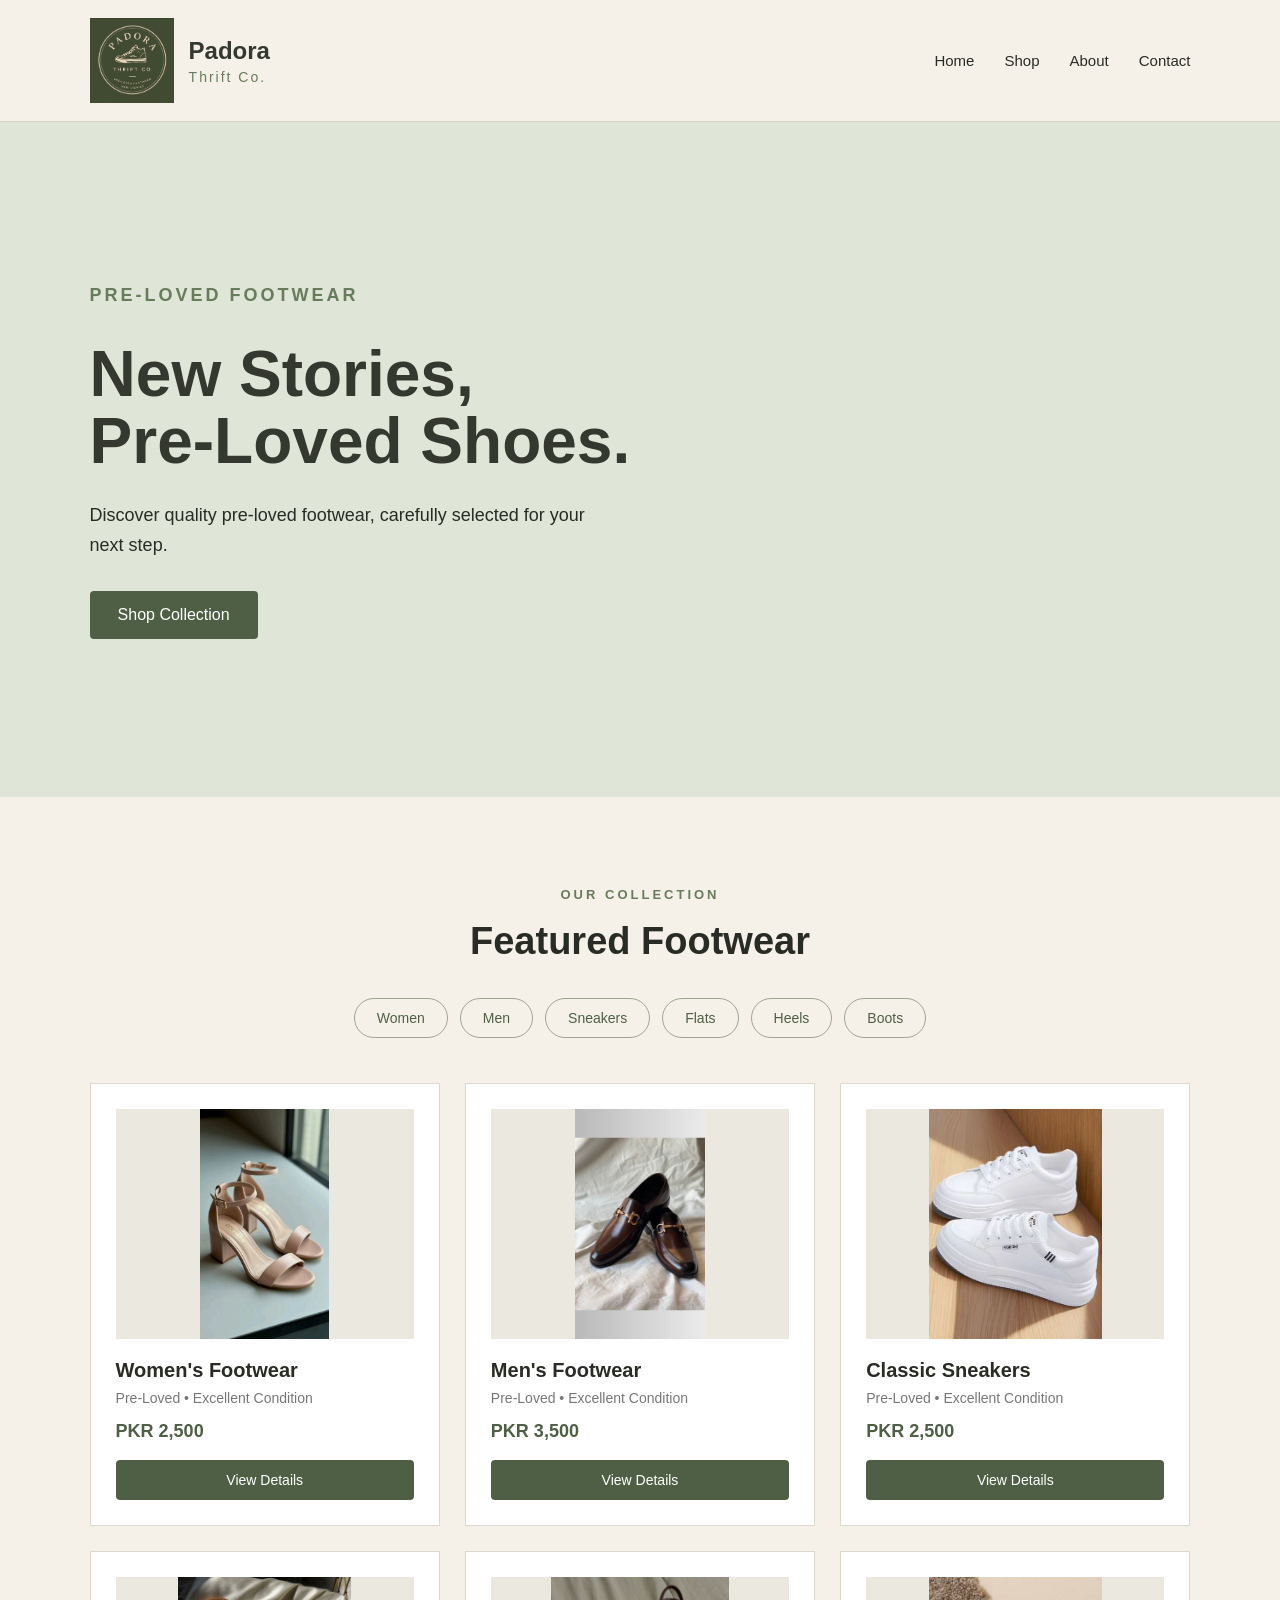
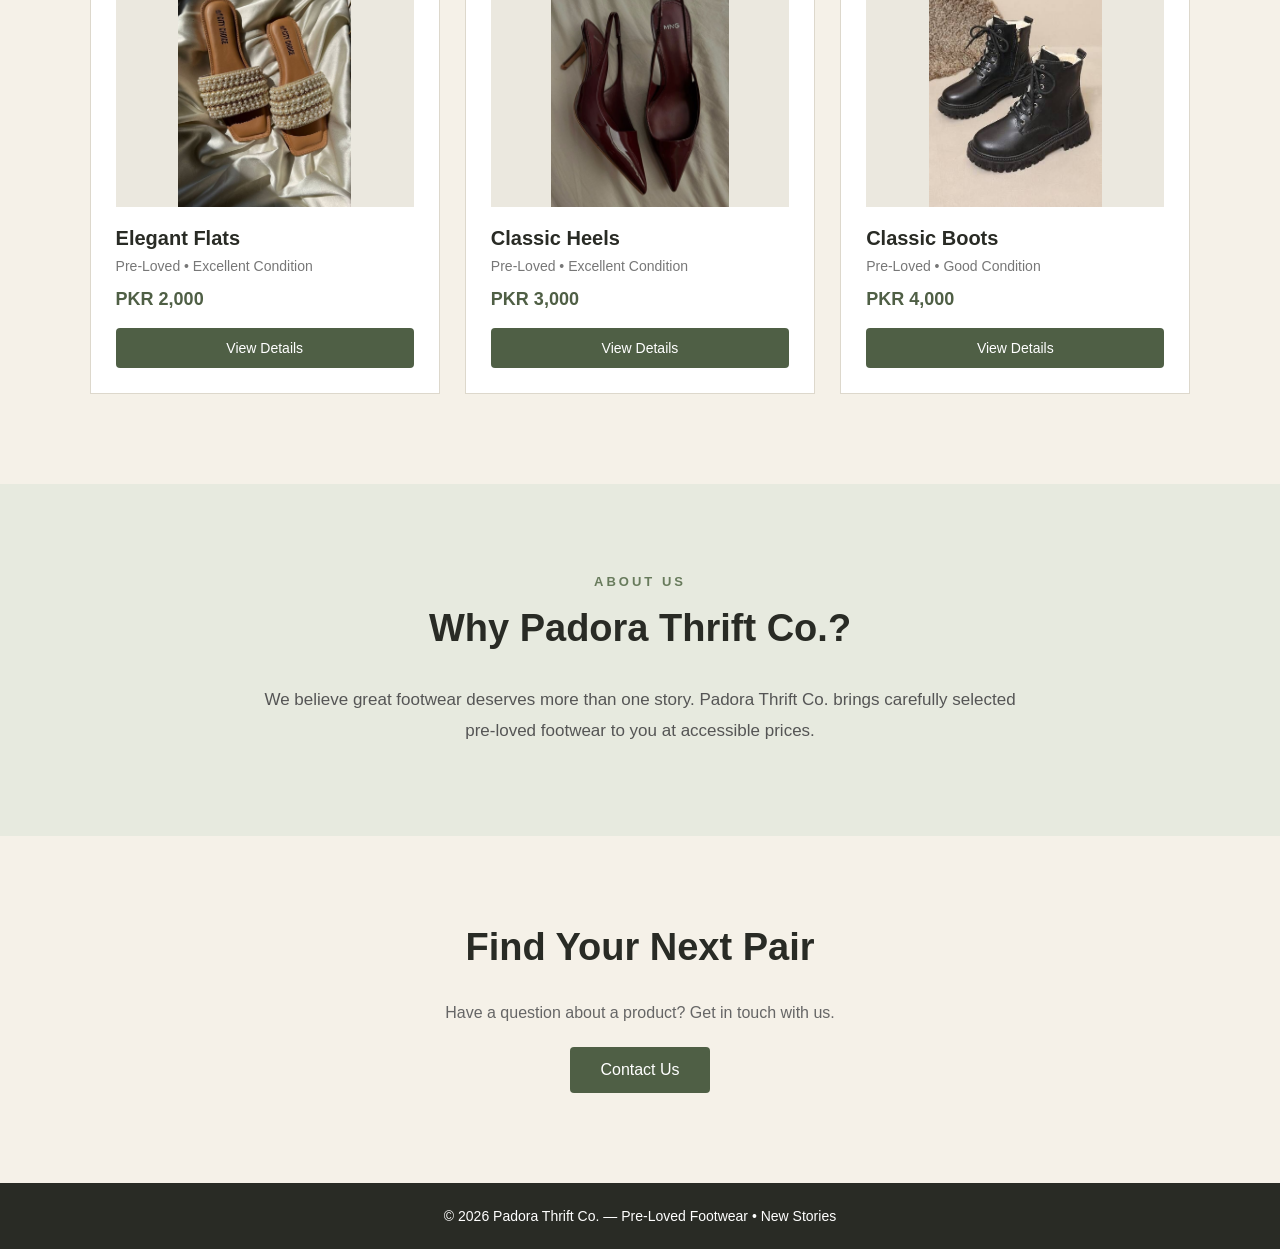
==== index.html @ d26ba668 "Initial Padora Thrift Co. website" ====
<!DOCTYPE html>
<html lang="en">

<head>
    <meta charset="UTF-8">
    <meta name="viewport" content="width=device-width, initial-scale=1.0">

    <title>Padora Thrift Co.</title>

    <link rel="stylesheet" href="style.css">
</head>

<body>


    <!-- HEADER -->

    <header>

        <div class="logo">

            <img
                src="images/logo.png.png"
                alt="Padora Thrift Co. Logo"
            >

            <div class="brand-name">
                <span>Padora</span>
                <span>Thrift Co.</span>
            </div>

        </div>


        <nav>

            <a href="#home">Home</a>

            <a href="#shop">Shop</a>

            <a href="#about">About</a>

            <a href="#contact">Contact</a>

        </nav>

    </header>



    <!-- MAIN -->

    <main>


        <!-- HERO -->

        <section id="home" class="hero">

            <div class="hero-text">

                <p class="small-text">
                    PRE-LOVED FOOTWEAR
                </p>

                <h1>
                    New Stories,
                    <br>
                    Pre-Loved Shoes.
                </h1>

                <p>
                    Discover quality pre-loved footwear,
                    carefully selected for your next step.
                </p>

                <a
                    href="#shop"
                    class="shop-button"
                >
                    Shop Collection
                </a>

            </div>

        </section>



        <!-- SHOP -->

        <section
            id="shop"
            class="shop-section"
        >

            <p class="small-text">
                OUR COLLECTION
            </p>

            <h2>
                Featured Footwear
            </h2>


            <!-- CATEGORY BUTTONS -->

            <div class="category-buttons">

                <a href="#women">Women</a>

                <a href="#men">Men</a>

                <a href="#sneakers">Sneakers</a>

                <a href="#flats">Flats</a>

                <a href="#heels">Heels</a>

                <a href="#boots">Boots</a>

            </div>



            <!-- PRODUCTS -->

            <div class="products">


                <!-- WOMEN -->

                <div
                    class="product-card"
                    id="women"
                >

                    <div class="product-image">

                        <img
                            src="images/Women.jpeg"
                            alt="Women's Pre-Loved Shoes"
                        >

                    </div>

                    <h3>
                        Women's Footwear
                    </h3>

                    <p>
                        Pre-Loved • Excellent Condition
                    </p>

                    <strong>
                        PKR 2,500
                    </strong>

                    <a
                        href="products/product.html?id=PT-002"
                        class="details-button"
                    >
                        View Details
                    </a>

                </div>



                <!-- MEN -->

                <div
                    class="product-card"
                    id="men"
                >

                    <div class="product-image">

                        <img
                            src="images/Men.jpeg"
                            alt="Men's Pre-Loved Shoes"
                        >

                    </div>

                    <h3>
                        Men's Footwear
                    </h3>

                    <p>
                        Pre-Loved • Excellent Condition
                    </p>

                    <strong>
                        PKR 3,500
                    </strong>

                    <a
                        href="products/product.html?id=PT-003"
                        class="details-button"
                    >
                        View Details
                    </a>

                </div>



                <!-- SNEAKERS -->

                <div
                    class="product-card"
                    id="sneakers"
                >

                    <div class="product-image">

                        <img
                            src="images/Sneakers.jpeg"
                            alt="Pre-Loved Sneakers"
                        >

                    </div>

                    <h3>
                        Classic Sneakers
                    </h3>

                    <p>
                        Pre-Loved • Excellent Condition
                    </p>

                    <strong>
                        PKR 2,500
                    </strong>

                    <a
                        href="products/product.html?id=PT-004"
                        class="details-button"
                    >
                        View Details
                    </a>

                </div>



                <!-- FLATS -->

                <div
                    class="product-card"
                    id="flats"
                >

                    <div class="product-image">

                        <img
                            src="images/Flats.jpeg"
                            alt="Pre-Loved Flats"
                        >

                    </div>

                    <h3>
                        Elegant Flats
                    </h3>

                    <p>
                        Pre-Loved • Excellent Condition
                    </p>

                    <strong>
                        PKR 2,000
                    </strong>

                    <a
                        href="products/product.html?id=PT-005"
                        class="details-button"
                    >
                        View Details
                    </a>

                </div>



                <!-- HEELS -->

                <div
                    class="product-card"
                    id="heels"
                >

                    <div class="product-image">

                        <img
                            src="images/Heels.jpeg"
                            alt="Pre-Loved Heels"
                        >

                    </div>

                    <h3>
                        Classic Heels
                    </h3>

                    <p>
                        Pre-Loved • Excellent Condition
                    </p>

                    <strong>
                        PKR 3,000
                    </strong>

                    <a
                        href="products/product.html?id=PT-001"
                        class="details-button"
                    >
                        View Details
                    </a>

                </div>



                <!-- BOOTS -->

                <div
                    class="product-card"
                    id="boots"
                >

                    <div class="product-image">

                        <img
                            src="images/Boot.jpeg"
                            alt="Pre-Loved Boots"
                        >

                    </div>

                    <h3>
                        Classic Boots
                    </h3>

                    <p>
                        Pre-Loved • Good Condition
                    </p>

                    <strong>
                        PKR 4,000
                    </strong>

                    <a
                        href="products/product.html?id=PT-006"
                        class="details-button"
                    >
                        View Details
                    </a>

                </div>


            </div>

        </section>



        <!-- ABOUT -->

        <section
            id="about"
            class="about-section"
        >

            <p class="small-text">
                ABOUT US
            </p>

            <h2>
                Why Padora Thrift Co.?
            </h2>

            <p>
                We believe great footwear deserves more than one story.
                Padora Thrift Co. brings carefully selected pre-loved
                footwear to you at accessible prices.
            </p>

        </section>



        <!-- CONTACT -->

        <section
            id="contact"
            class="contact-section"
        >

            <h2>
                Find Your Next Pair
            </h2>

            <p>
                Have a question about a product?
                Get in touch with us.
            </p>

            <button onclick="contactUs()">
                Contact Us
            </button>

        </section>

    </main>



    <!-- FOOTER -->

    <footer>

        <p>
            © 2026 Padora Thrift Co.
            — Pre-Loved Footwear • New Stories
        </p>

    </footer>



    <script src="script.js"></script>

</body>

</html>
---- style.css ----
* {
    margin: 0;
    padding: 0;
    box-sizing: border-box;
}

html {
    scroll-behavior: smooth;
}

body {
    font-family: Arial, sans-serif;
    background: #f5f1e8;
    color: #292b25;
}


/* =========================
   HEADER
========================= */

header {
    display: flex;
    justify-content: space-between;
    align-items: center;
    padding: 18px 7%;
    background: #f5f1e8;
    border-bottom: 1px solid #d8d2c4;
}


/* LOGO */

.logo {
    display: flex;
    align-items: center;
}

.logo img {
    width: 85px;
    height: 85px;
    object-fit: contain;
    display: block;
    background: transparent;
}

.brand-name {
    display: flex;
    flex-direction: column;
    margin-left: 14px;
}

.brand-name span:first-child {
    font-size: 24px;
    font-weight: bold;
    color: #34382f;
}

.brand-name span:last-child {
    font-size: 14px;
    letter-spacing: 2px;
    color: #687b5c;
    margin-top: 4px;
}


/* NAVIGATION */

nav {
    display: flex;
    gap: 30px;
}

nav a {
    text-decoration: none;
    color: #292b25;
    font-size: 15px;
    transition: color 0.3s ease;
}

nav a:hover {
    color: #687b5c;
}


/* =========================
   HERO
========================= */

.hero {
    min-height: 75vh;
    display: flex;
    align-items: center;
    padding: 80px 7%;
    background: #dfe5d7;
}

.hero-text {
    max-width: 650px;
}

.small-text {
    font-size: 13px;
    letter-spacing: 3px;
    color: #687b5c;
    font-weight: bold;
    margin-bottom: 18px;
}

.hero h1 {
    font-size: 64px;
    line-height: 1.05;
    margin-bottom: 25px;
    color: #34382f;
}

.hero p {
    font-size: 18px;
    line-height: 1.7;
    max-width: 520px;
    margin-bottom: 30px;
}

.shop-button {
    display: inline-block;
    background: #4f5f45;
    color: white;
    text-decoration: none;
    padding: 15px 28px;
    border-radius: 4px;
    transition: background 0.3s ease;
}

.shop-button:hover {
    background: #343f2f;
}


/* =========================
   SHOP SECTION
========================= */

.shop-section {
    padding: 90px 7%;
    text-align: center;
}

.shop-section h2,
.about-section h2,
.contact-section h2 {
    font-size: 38px;
    margin-bottom: 35px;
}


/* CATEGORY BUTTONS */

.category-buttons {
    display: flex;
    justify-content: center;
    flex-wrap: wrap;
    gap: 12px;
    margin-bottom: 45px;
}

.category-buttons a {
    text-decoration: none;
    color: #4f5f45;
    background: #f5f1e8;
    border: 1px solid #9da58f;
    padding: 11px 22px;
    border-radius: 25px;
    font-size: 14px;
    transition: all 0.3s ease;
}

.category-buttons a:hover {
    background: #4f5f45;
    color: white;
    border-color: #4f5f45;
    transform: translateY(-2px);
}


/* =========================
   PRODUCTS
========================= */

.products {
    display: grid;
    grid-template-columns: repeat(3, 1fr);
    gap: 25px;
}

.product-card {
    background: white;
    padding: 25px;
    border: 1px solid #ddd8cc;
    text-align: left;
    transition: transform 0.3s ease, box-shadow 0.3s ease;
}

.product-card:hover {
    transform: translateY(-5px);
    box-shadow: 0 10px 25px rgba(0, 0, 0, 0.08);
}


/* PRODUCT IMAGE */

.product-image {
    width: 100%;
    height: 230px;
    background: #ebe8df;
    display: flex;
    align-items: center;
    justify-content: center;
    margin-bottom: 20px;
    overflow: hidden;
}

.product-image img {
    width: 100%;
    height: 100%;
    object-fit: contain;
    display: block;
}


/* PRODUCT TEXT */

.product-card h3 {
    margin-bottom: 8px;
    font-size: 20px;
}

.product-card p {
    color: #777;
    font-size: 14px;
    margin-bottom: 15px;
}

.product-card strong {
    display: block;
    color: #4f5f45;
    font-size: 18px;
    margin-bottom: 18px;
}


/* VIEW DETAILS BUTTON */

.details-button {
    width: 100%;
    background: #4f5f45;
    color: white;
    border: none;
    padding: 12px 18px;
    font-size: 14px;
    border-radius: 4px;
    cursor: pointer;
    transition: background 0.3s ease, transform 0.2s ease;
    text-decoration: none;
    display: block;
    text-align: center;
}

.details-button:hover {
    background: #343f2f;
    transform: translateY(-2px);
}


/* =========================
   ABOUT
========================= */

.about-section {
    padding: 90px 20%;
    text-align: center;
    background: #e7eadf;
}

.about-section p:last-child {
    font-size: 17px;
    line-height: 1.8;
    color: #555;
}


/* =========================
   CONTACT
========================= */

.contact-section {
    padding: 90px 7%;
    text-align: center;
}

.contact-section p {
    margin-bottom: 25px;
    color: #666;
}

.contact-section button {
    background: #4f5f45;
    color: white;
    border: none;
    padding: 14px 30px;
    font-size: 16px;
    border-radius: 4px;
    cursor: pointer;
    transition: background 0.3s ease;
}

.contact-section button:hover {
    background: #343f2f;
}


/* =========================
   PRODUCT DETAIL PAGE
========================= */

.product-detail {
    max-width: 1200px;
    margin: 70px auto;
    padding: 0 7%;
    display: grid;
    grid-template-columns: 1fr 1fr;
    gap: 70px;
    align-items: start;
}


/* PRODUCT GALLERY */

.product-gallery {
    width: 100%;
}

.main-product-image {
    width: 100%;
    height: 520px;
    background: #ebe8df;
    border: 1px solid #ddd8cc;
    display: flex;
    align-items: center;
    justify-content: center;
    overflow: hidden;
}

.main-product-image img {
    width: 100%;
    height: 100%;
    object-fit: contain;
    display: block;
}


/* THUMBNAILS */

.thumbnail-images {
    display: flex;
    gap: 15px;
    margin-top: 18px;
}

.thumbnail-images button {
    width: 95px;
    height: 95px;
    padding: 0;
    border: 1px solid #d8d2c4;
    background: #ebe8df;
    cursor: pointer;
    overflow: hidden;
    transition: border 0.3s ease;
}

.thumbnail-images button:hover {
    border: 2px solid #4f5f45;
}

.thumbnail-images img {
    width: 100%;
    height: 100%;
    object-fit: contain;
}


/* PRODUCT INFORMATION */

.product-detail-info {
    padding-top: 10px;
}

.product-detail-info h1 {
    font-size: 45px;
    color: #34382f;
    margin-bottom: 12px;
    line-height: 1.1;
}

.product-id {
    color: #888;
    font-size: 14px;
    margin-bottom: 25px;
}

.detail-price {
    font-size: 30px;
    color: #4f5f45;
    margin-bottom: 30px;
}


/* INFO BOX */

.product-info-box {
    background: #e7eadf;
    border-left: 4px solid #687b5c;
    padding: 22px;
    margin-bottom: 30px;
}

.product-info-box p {
    margin-bottom: 12px;
    color: #555;
    font-size: 15px;
}

.product-info-box p:last-child {
    margin-bottom: 0;
}

.product-info-box strong {
    color: #34382f;
}


/* DESCRIPTION */

.description {
    margin-bottom: 30px;
}

.description h3 {
    font-size: 20px;
    margin-bottom: 12px;
    color: #34382f;
}

.description p {
    color: #666;
    font-size: 15px;
    line-height: 1.7;
}


/* ORDER BUTTON */

.order-button {
    width: 100%;
    background: #4f5f45;
    color: white;
    border: none;
    padding: 16px 25px;
    font-size: 16px;
    border-radius: 4px;
    cursor: pointer;
    transition: background 0.3s ease, transform 0.2s ease;
    margin-bottom: 15px;
}

.order-button:hover {
    background: #343f2f;
    transform: translateY(-2px);
}


/* BACK BUTTON */

.back-button {
    display: block;
    text-align: center;
    text-decoration: none;
    color: #4f5f45;
    border: 1px solid #9da58f;
    padding: 13px 20px;
    border-radius: 4px;
    transition: all 0.3s ease;
}

.back-button:hover {
    background: #4f5f45;
    color: white;
}


/* =========================
   FOOTER
========================= */

footer {
    background: #292b25;
    color: white;
    text-align: center;
    padding: 25px;
    font-size: 14px;
}


/* =========================
   MOBILE
========================= */

@media (max-width: 768px) {

    header {
        flex-direction: column;
        gap: 15px;
    }

    .logo {
        justify-content: center;
    }

    nav {
        gap: 15px;
        flex-wrap: wrap;
        justify-content: center;
    }

    .hero {
        min-height: 65vh;
        padding: 60px 7%;
    }

    .hero h1 {
        font-size: 43px;
    }

    .products {
        grid-template-columns: 1fr;
    }

    .about-section {
        padding: 70px 10%;
    }

    .shop-section h2,
    .about-section h2,
    .contact-section h2 {
        font-size: 30px;
    }

    .category-buttons {
        gap: 8px;
    }

    .category-buttons a {
        padding: 9px 16px;
        font-size: 13px;
    }

    .product-image {
        height: 230px;
    }

    .brand-name span:first-child {
        font-size: 21px;
    }

    .brand-name span:last-child {
        font-size: 12px;
    }


    /* PRODUCT PAGE MOBILE */

    .product-detail {
        grid-template-columns: 1fr;
        gap: 40px;
        margin: 45px auto;
        padding: 0 7%;
    }

    .main-product-image {
        height: 380px;
    }

    .product-detail-info h1 {
        font-size: 35px;
    }

    .detail-price {
        font-size: 27px;
    }

    .thumbnail-images button {
        width: 80px;
        height: 80px;
    }
}
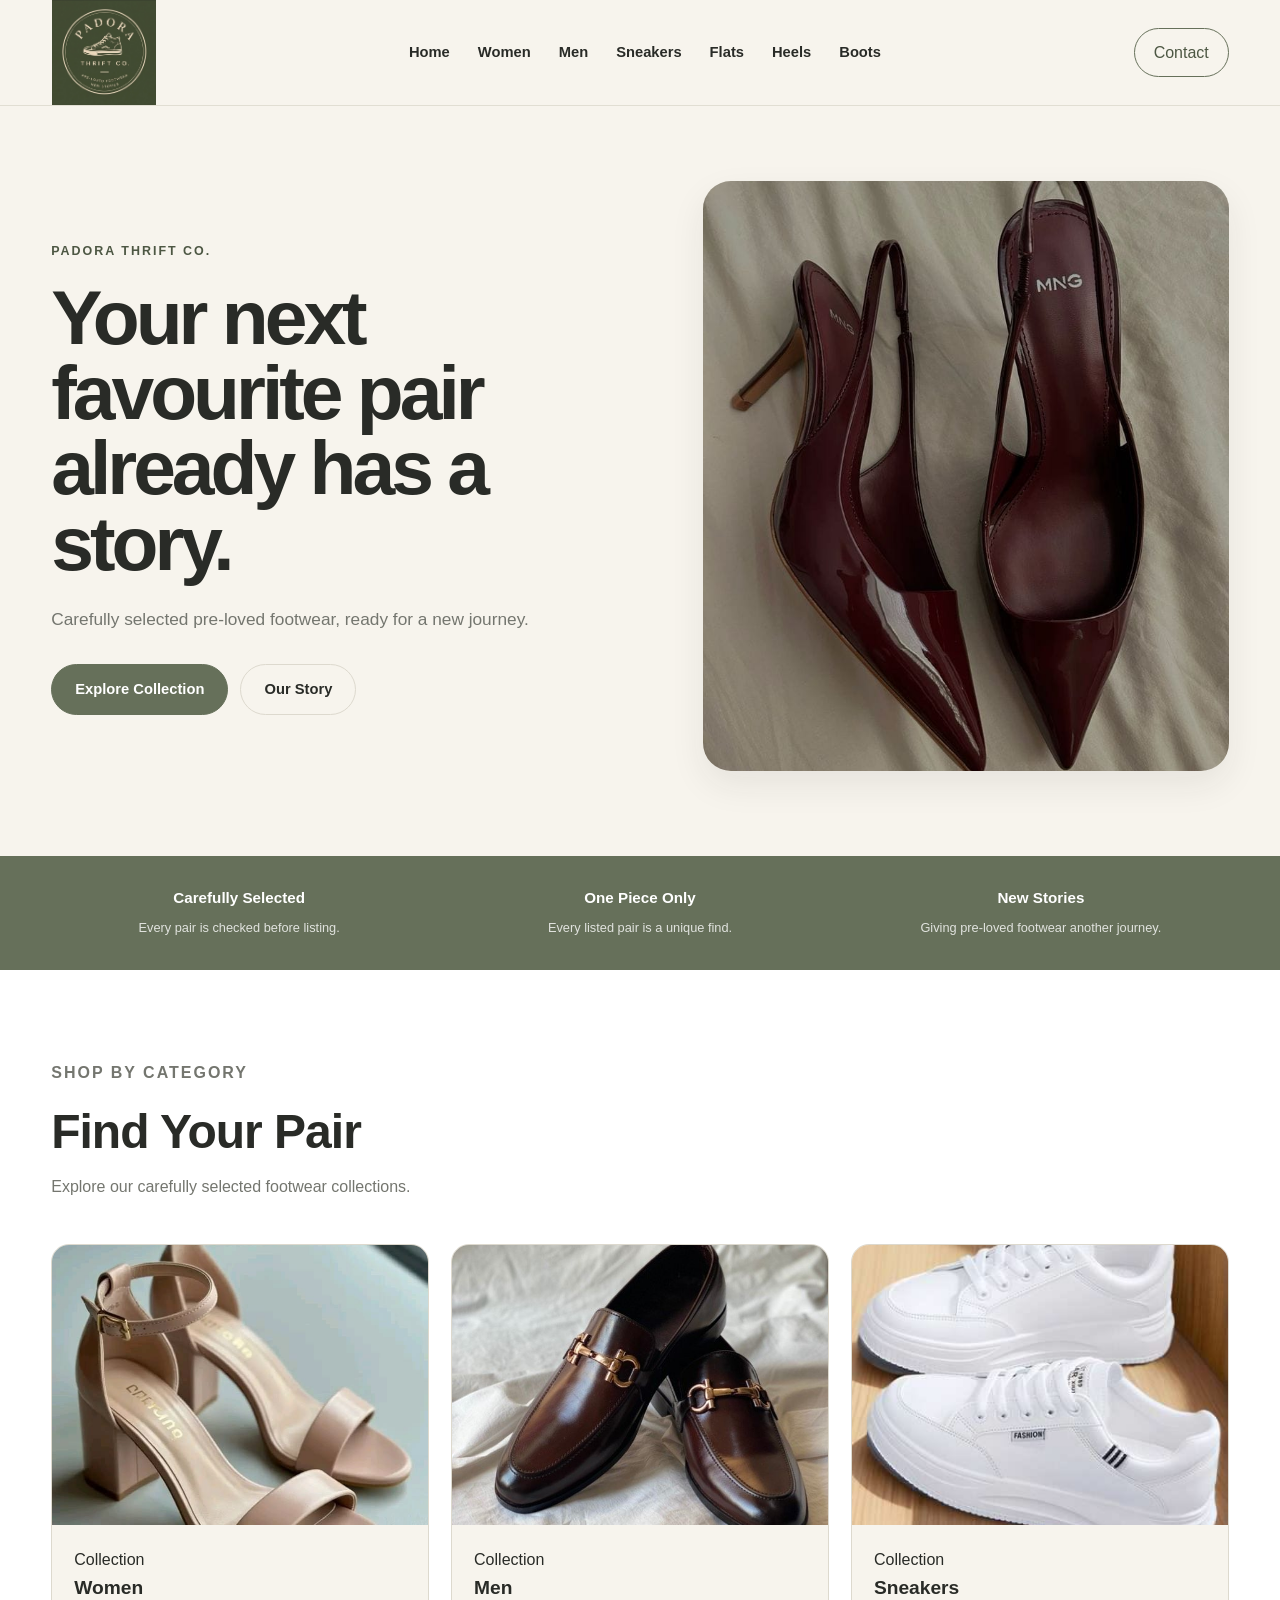
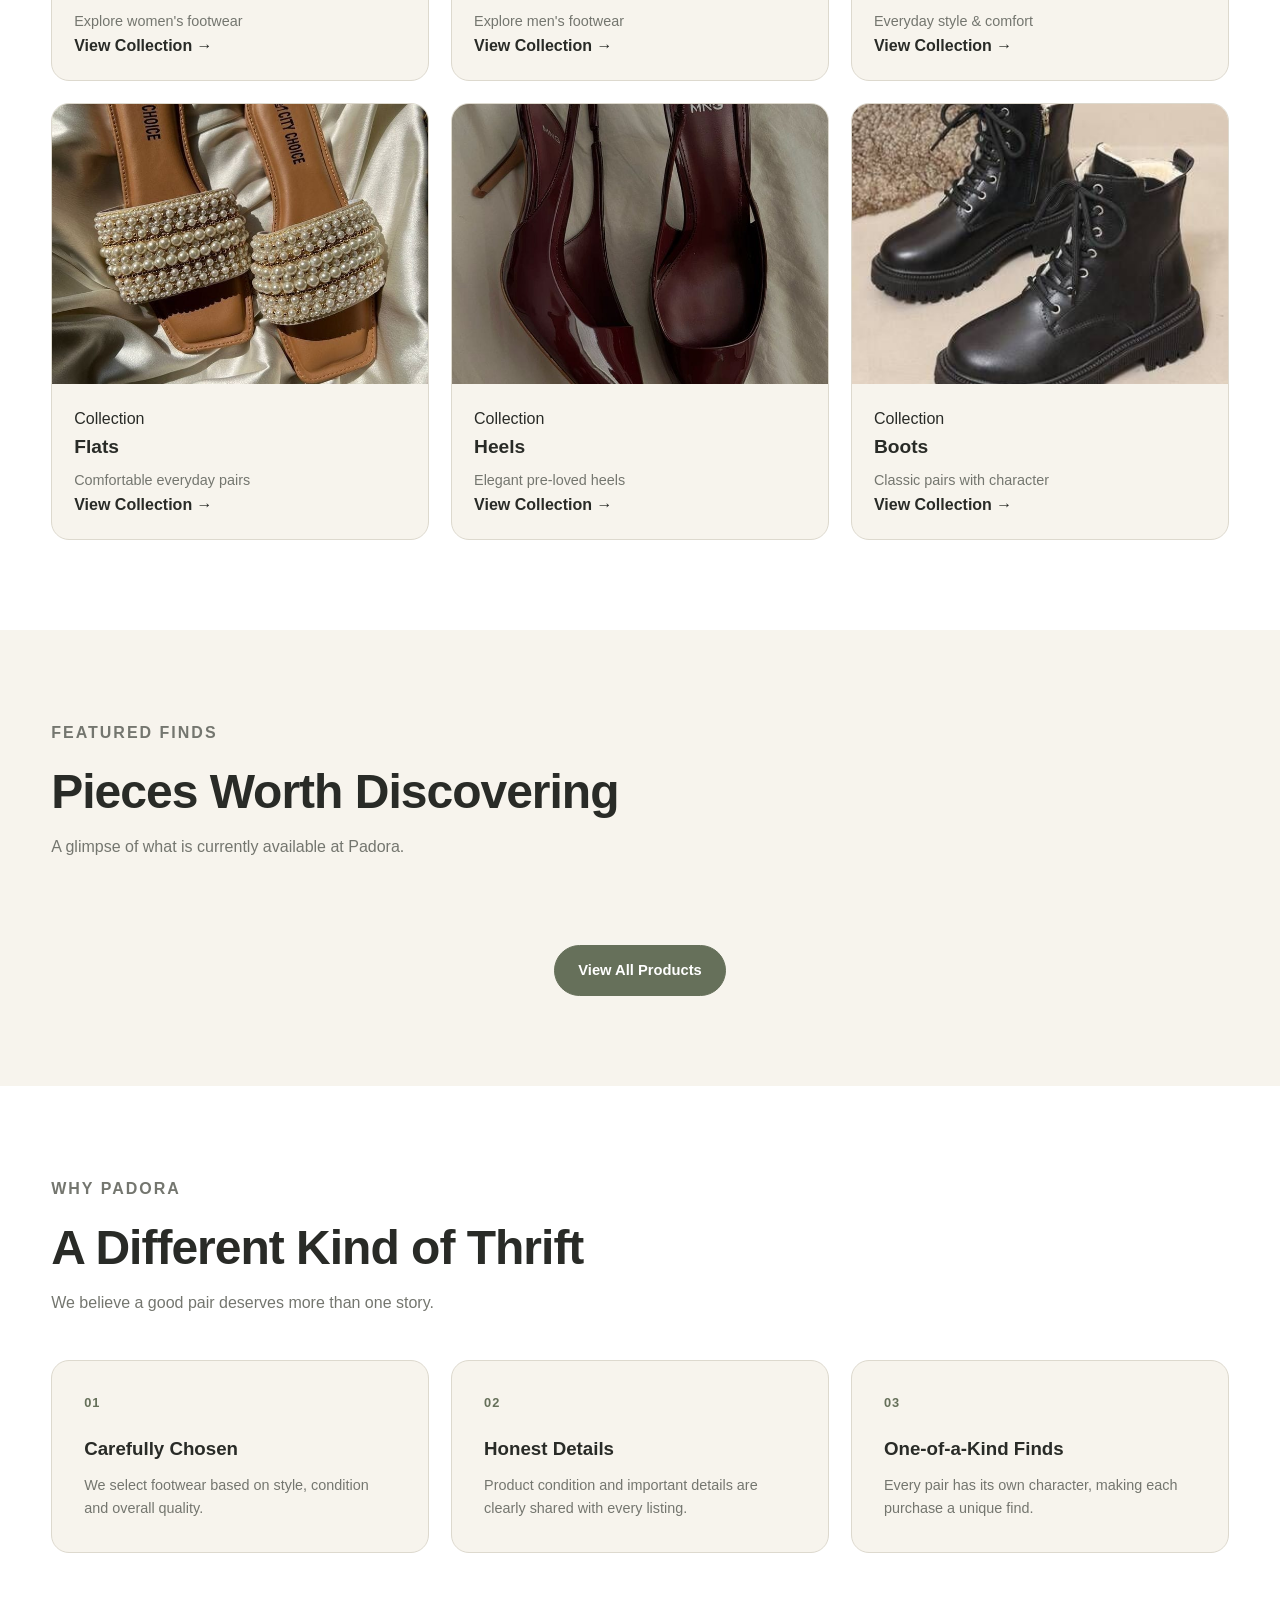
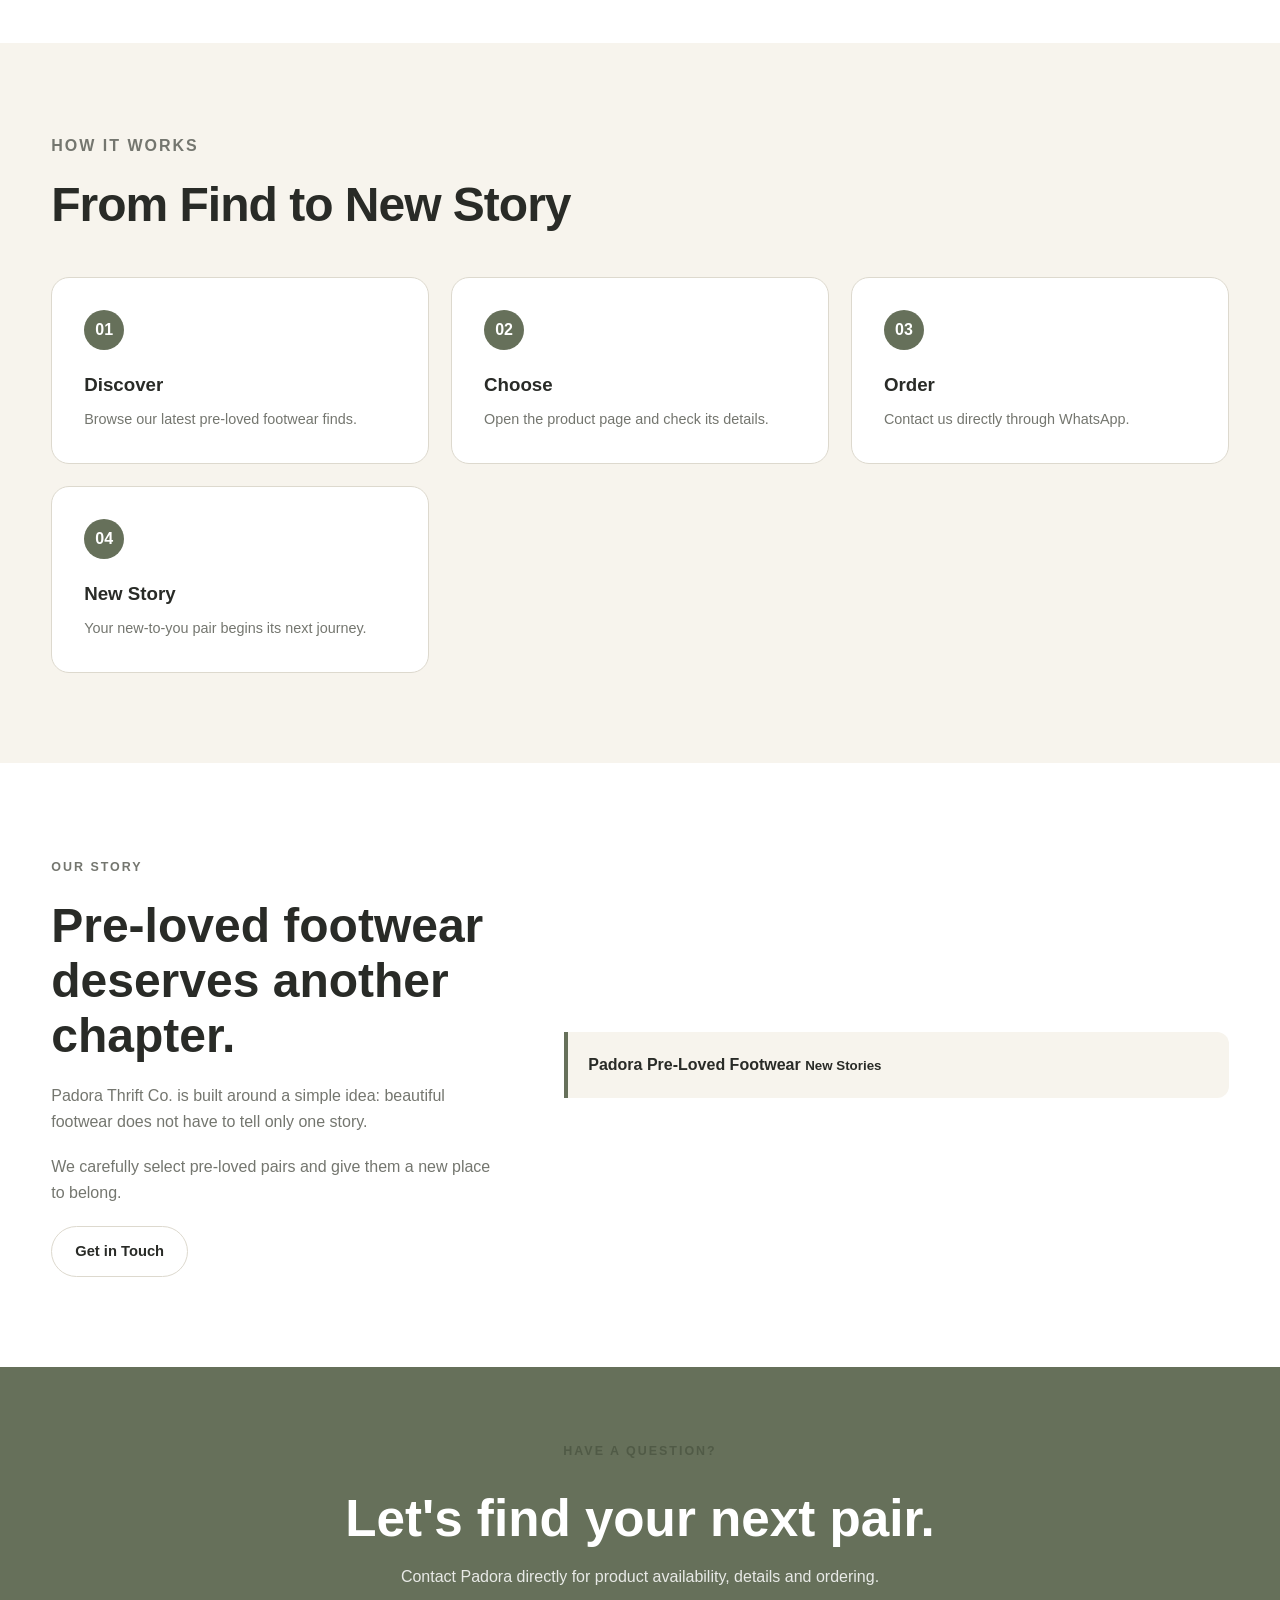
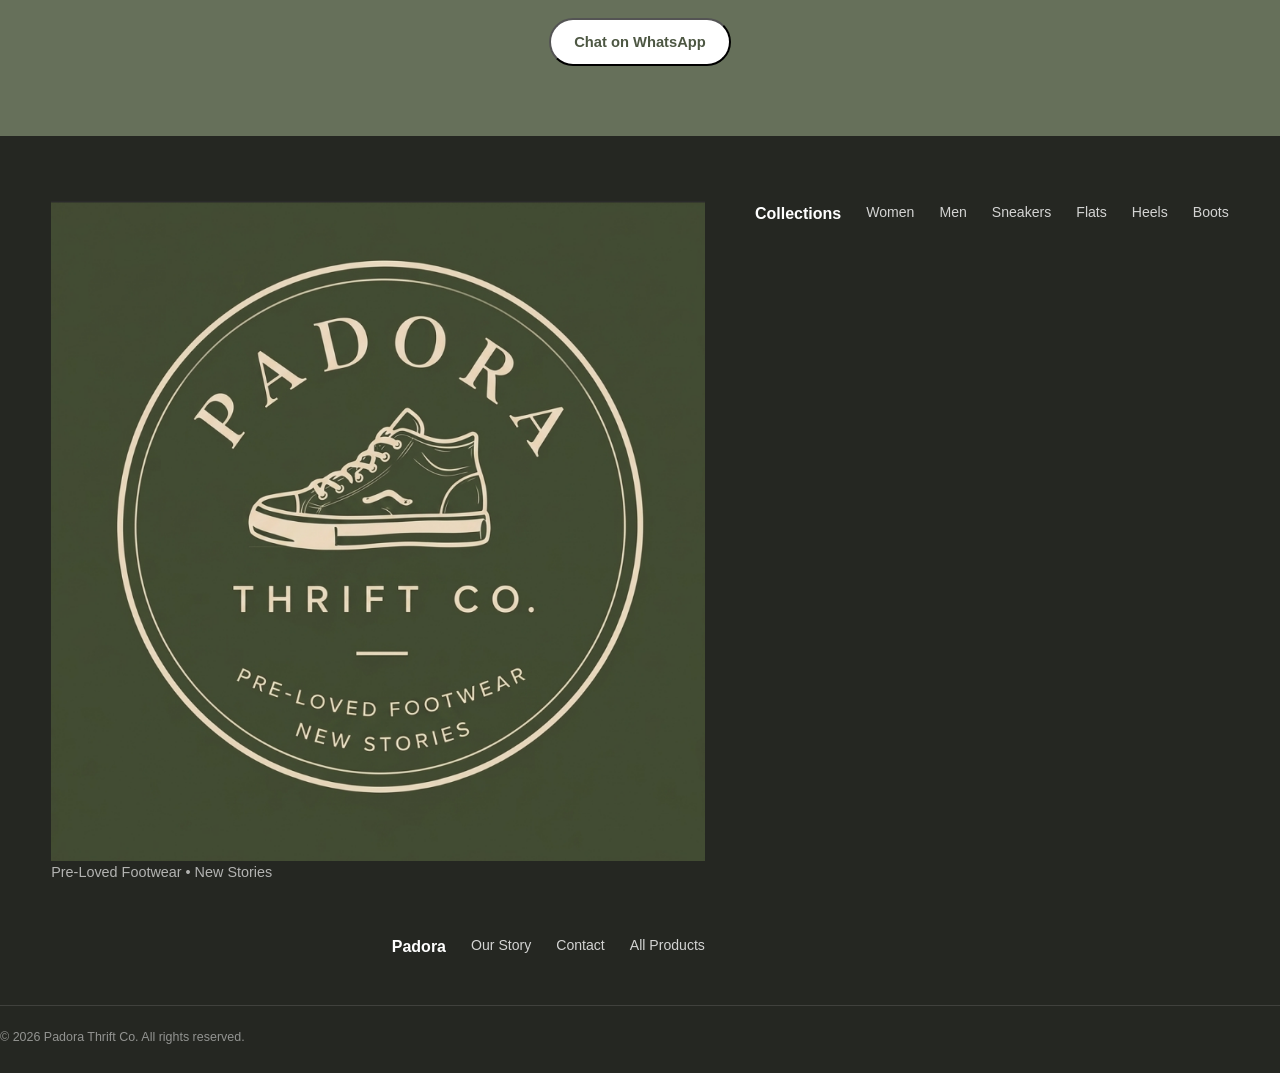
==== commit 7f243eb0: "Update Products and shop pages" ====
--- a/index.html
+++ b/index.html
@@ -2,436 +2,1120 @@
 <html lang="en">
 
 <head>
+
     <meta charset="UTF-8">
-    <meta name="viewport" content="width=device-width, initial-scale=1.0">
-
-    <title>Padora Thrift Co.</title>
-
-    <link rel="stylesheet" href="style.css">
+
+    <meta
+        name="viewport"
+        content="width=device-width, initial-scale=1.0"
+    >
+
+    <title>Padora Thrift Co. | Pre-Loved Footwear</title>
+
+    <meta
+        name="description"
+        content="Padora Thrift Co. — Carefully selected pre-loved footwear with new stories."
+    >
+
+    <link
+        rel="stylesheet"
+        href="style.css"
+    >
+
 </head>
 
+
 <body>
 
 
-    <!-- HEADER -->
-
-    <header>
-
-        <div class="logo">
+<!-- =========================
+     HEADER
+========================= -->
+
+<header class="site-header">
+
+    <div class="container nav-container">
+
+
+        <a
+            href="index.html"
+            class="logo-link"
+        >
 
             <img
                 src="images/logo.png.png"
                 alt="Padora Thrift Co. Logo"
             >
 
-            <div class="brand-name">
-                <span>Padora</span>
-                <span>Thrift Co.</span>
+        </a>
+
+
+        <nav class="main-nav">
+
+            <a href="index.html">
+                Home
+            </a>
+
+            <a href="products/shop.html?category=women">
+                Women
+            </a>
+
+            <a href="products/shop.html?category=men">
+                Men
+            </a>
+
+            <a href="products/shop.html?category=sneakers">
+                Sneakers
+            </a>
+
+            <a href="products/shop.html?category=flats">
+                Flats
+            </a>
+
+            <a href="products/shop.html?category=heels">
+                Heels
+            </a>
+
+            <a href="products/shop.html?category=boots">
+                Boots
+            </a>
+
+        </nav>
+
+
+        <a
+            href="#contact"
+            class="nav-button"
+        >
+            Contact
+        </a>
+
+
+    </div>
+
+</header>
+
+
+
+<!-- =========================
+     HERO
+========================= -->
+
+<main>
+
+
+<section class="hero-section">
+
+    <div class="container hero-grid">
+
+
+        <div class="hero-content">
+
+            <p class="eyebrow">
+                Padora Thrift Co.
+            </p>
+
+
+            <h1>
+                Your next favourite pair already has a story.
+            </h1>
+
+
+            <p class="hero-text">
+                Carefully selected pre-loved footwear,
+                ready for a new journey.
+            </p>
+
+
+            <div class="hero-buttons">
+
+                <a
+                    href="#collections"
+                    class="primary-button"
+                >
+                    Explore Collection
+                </a>
+
+
+                <a
+                    href="#about"
+                    class="secondary-button"
+                >
+                    Our Story
+                </a>
+
             </div>
 
-        </div>
-
-
-        <nav>
-
-            <a href="#home">Home</a>
-
-            <a href="#shop">Shop</a>
-
-            <a href="#about">About</a>
-
-            <a href="#contact">Contact</a>
-
-        </nav>
-
-    </header>
-
-
-
-    <!-- MAIN -->
-
-    <main>
-
-
-        <!-- HERO -->
-
-        <section id="home" class="hero">
-
-            <div class="hero-text">
-
-                <p class="small-text">
-                    PRE-LOVED FOOTWEAR
+
+        </div>
+
+
+
+        <div class="hero-image">
+
+            <img
+                src="images/Heels.jpeg"
+                alt="Pre-loved heels"
+            >
+
+        </div>
+
+
+    </div>
+
+</section>
+
+
+
+<!-- =========================
+     INTRO STRIP
+========================= -->
+
+<section class="intro-strip">
+
+    <div class="container intro-grid">
+
+
+        <div>
+
+            <strong>
+                Carefully Selected
+            </strong>
+
+            <span>
+                Every pair is checked before listing.
+            </span>
+
+        </div>
+
+
+        <div>
+
+            <strong>
+                One Piece Only
+            </strong>
+
+            <span>
+                Every listed pair is a unique find.
+            </span>
+
+        </div>
+
+
+        <div>
+
+            <strong>
+                New Stories
+            </strong>
+
+            <span>
+                Giving pre-loved footwear another journey.
+            </span>
+
+        </div>
+
+
+    </div>
+
+</section>
+
+
+
+<!-- =========================
+     COLLECTIONS
+========================= -->
+
+<section
+    class="categories-section"
+    id="collections"
+>
+
+    <div class="container">
+
+
+        <div class="section-heading">
+
+            <p class="eyebrow">
+                Shop by Category
+            </p>
+
+
+            <h2>
+                Find Your Pair
+            </h2>
+
+
+            <p>
+                Explore our carefully selected footwear collections.
+            </p>
+
+        </div>
+
+
+
+        <div class="category-grid">
+
+
+            <!-- WOMEN -->
+
+            <a
+                href="products/shop.html?category=women"
+                class="category-card"
+            >
+
+                <div class="category-image">
+
+                    <img
+                        src="images/Women.jpeg"
+                        alt="Women's footwear"
+                    >
+
+                </div>
+
+
+                <div class="category-content">
+
+                    <span>
+                        Collection
+                    </span>
+
+                    <h3>
+                        Women
+                    </h3>
+
+                    <p>
+                        Explore women's footwear
+                    </p>
+
+                    <strong>
+                        View Collection →
+                    </strong>
+
+                </div>
+
+            </a>
+
+
+
+            <!-- MEN -->
+
+            <a
+                href="products/shop.html?category=men"
+                class="category-card"
+            >
+
+                <div class="category-image">
+
+                    <img
+                        src="images/Men.jpeg"
+                        alt="Men's footwear"
+                    >
+
+                </div>
+
+
+                <div class="category-content">
+
+                    <span>
+                        Collection
+                    </span>
+
+                    <h3>
+                        Men
+                    </h3>
+
+                    <p>
+                        Explore men's footwear
+                    </p>
+
+                    <strong>
+                        View Collection →
+                    </strong>
+
+                </div>
+
+            </a>
+
+
+
+            <!-- SNEAKERS -->
+
+            <a
+                href="products/shop.html?category=sneakers"
+                class="category-card"
+            >
+
+                <div class="category-image">
+
+                    <img
+                        src="images/Sneakers.jpeg"
+                        alt="Sneakers"
+                    >
+
+                </div>
+
+
+                <div class="category-content">
+
+                    <span>
+                        Collection
+                    </span>
+
+                    <h3>
+                        Sneakers
+                    </h3>
+
+                    <p>
+                        Everyday style & comfort
+                    </p>
+
+                    <strong>
+                        View Collection →
+                    </strong>
+
+                </div>
+
+            </a>
+
+
+
+            <!-- FLATS -->
+
+            <a
+                href="products/shop.html?category=flats"
+                class="category-card"
+            >
+
+                <div class="category-image">
+
+                    <img
+                        src="images/Flats.jpeg"
+                        alt="Flats"
+                    >
+
+                </div>
+
+
+                <div class="category-content">
+
+                    <span>
+                        Collection
+                    </span>
+
+                    <h3>
+                        Flats
+                    </h3>
+
+                    <p>
+                        Comfortable everyday pairs
+                    </p>
+
+                    <strong>
+                        View Collection →
+                    </strong>
+
+                </div>
+
+            </a>
+
+
+
+            <!-- HEELS -->
+
+            <a
+                href="products/shop.html?category=heels"
+                class="category-card"
+            >
+
+                <div class="category-image">
+
+                    <img
+                        src="images/Heels.jpeg"
+                        alt="Heels"
+                    >
+
+                </div>
+
+
+                <div class="category-content">
+
+                    <span>
+                        Collection
+                    </span>
+
+                    <h3>
+                        Heels
+                    </h3>
+
+                    <p>
+                        Elegant pre-loved heels
+                    </p>
+
+                    <strong>
+                        View Collection →
+                    </strong>
+
+                </div>
+
+            </a>
+
+
+
+            <!-- BOOTS -->
+
+            <a
+                href="products/shop.html?category=boots"
+                class="category-card"
+            >
+
+                <div class="category-image">
+
+                    <img
+                        src="images/Boot.jpeg"
+                        alt="Boots"
+                    >
+
+                </div>
+
+
+                <div class="category-content">
+
+                    <span>
+                        Collection
+                    </span>
+
+                    <h3>
+                        Boots
+                    </h3>
+
+                    <p>
+                        Classic pairs with character
+                    </p>
+
+                    <strong>
+                        View Collection →
+                    </strong>
+
+                </div>
+
+            </a>
+
+
+        </div>
+
+    </div>
+
+</section>
+
+
+
+<!-- =========================
+     FEATURED PRODUCTS
+========================= -->
+
+<section class="featured-section">
+
+    <div class="container">
+
+
+        <div class="section-heading">
+
+            <p class="eyebrow">
+                Featured Finds
+            </p>
+
+
+            <h2>
+                Pieces Worth Discovering
+            </h2>
+
+
+            <p>
+                A glimpse of what is currently available at Padora.
+            </p>
+
+        </div>
+
+
+
+        <div
+            id="featuredProducts"
+            class="product-grid"
+        >
+
+            <!-- Products automatically appear here -->
+
+        </div>
+
+
+        <div class="featured-button-wrapper">
+
+            <a
+                href="products/shop.html"
+                class="primary-button"
+            >
+                View All Products
+            </a>
+
+        </div>
+
+
+    </div>
+
+</section>
+
+
+
+<!-- =========================
+     WHY Padora
+========================= -->
+
+<section class="why-section">
+
+    <div class="container">
+
+
+        <div class="section-heading">
+
+            <p class="eyebrow">
+                Why Padora
+            </p>
+
+
+            <h2>
+                A Different Kind of Thrift
+            </h2>
+
+
+            <p>
+                We believe a good pair deserves more than one story.
+            </p>
+
+        </div>
+
+
+
+        <div class="why-grid">
+
+
+            <div class="why-card">
+
+                <div class="why-number">
+                    01
+                </div>
+
+                <h3>
+                    Carefully Chosen
+                </h3>
+
+                <p>
+                    We select footwear based on style,
+                    condition and overall quality.
                 </p>
 
-                <h1>
-                    New Stories,
-                    <br>
-                    Pre-Loved Shoes.
-                </h1>
+            </div>
+
+
+
+            <div class="why-card">
+
+                <div class="why-number">
+                    02
+                </div>
+
+                <h3>
+                    Honest Details
+                </h3>
 
                 <p>
-                    Discover quality pre-loved footwear,
-                    carefully selected for your next step.
+                    Product condition and important details
+                    are clearly shared with every listing.
                 </p>
 
+            </div>
+
+
+
+            <div class="why-card">
+
+                <div class="why-number">
+                    03
+                </div>
+
+                <h3>
+                    One-of-a-Kind Finds
+                </h3>
+
+                <p>
+                    Every pair has its own character,
+                    making each purchase a unique find.
+                </p>
+
+            </div>
+
+
+
+        </div>
+
+    </div>
+
+</section>
+
+
+
+<!-- =========================
+     HOW IT WORKS
+========================= -->
+
+<section class="process-section">
+
+    <div class="container">
+
+
+        <div class="section-heading">
+
+            <p class="eyebrow">
+                How It Works
+            </p>
+
+
+            <h2>
+                From Find to New Story
+            </h2>
+
+        </div>
+
+
+
+        <div class="process-grid">
+
+
+            <div class="process-card">
+
+                <span>
+                    01
+                </span>
+
+                <h3>
+                    Discover
+                </h3>
+
+                <p>
+                    Browse our latest pre-loved footwear finds.
+                </p>
+
+            </div>
+
+
+
+            <div class="process-card">
+
+                <span>
+                    02
+                </span>
+
+                <h3>
+                    Choose
+                </h3>
+
+                <p>
+                    Open the product page and check its details.
+                </p>
+
+            </div>
+
+
+
+            <div class="process-card">
+
+                <span>
+                    03
+                </span>
+
+                <h3>
+                    Order
+                </h3>
+
+                <p>
+                    Contact us directly through WhatsApp.
+                </p>
+
+            </div>
+
+
+
+            <div class="process-card">
+
+                <span>
+                    04
+                </span>
+
+                <h3>
+                    New Story
+                </h3>
+
+                <p>
+                    Your new-to-you pair begins its next journey.
+                </p>
+
+            </div>
+
+
+        </div>
+
+    </div>
+
+</section>
+
+
+
+<!-- =========================
+     ABOUT
+========================= -->
+
+<section
+    class="about-section"
+    id="about"
+>
+
+    <div class="container about-grid">
+
+
+        <div class="about-content">
+
+            <p class="eyebrow">
+                Our Story
+            </p>
+
+
+            <h2>
+                Pre-loved footwear deserves another chapter.
+            </h2>
+
+
+            <p>
+                Padora Thrift Co. is built around a simple idea:
+                beautiful footwear does not have to tell only one story.
+            </p>
+
+
+            <p>
+                We carefully select pre-loved pairs and give them
+                a new place to belong.
+            </p>
+
+
+            <a
+                href="#contact"
+                class="secondary-button"
+            >
+                Get in Touch
+            </a>
+
+        </div>
+
+
+
+        <div class="about-highlight">
+
+            <div>
+
+                <span>
+                    Padora
+                </span>
+
+                <strong>
+                    Pre-Loved Footwear
+                </strong>
+
+                <small>
+                    New Stories
+                </small>
+
+            </div>
+
+        </div>
+
+
+    </div>
+
+</section>
+
+
+
+<!-- =========================
+     WHATSAPP CTA
+========================= -->
+
+<section
+    class="contact-section"
+    id="contact"
+>
+
+    <div class="container contact-box">
+
+
+        <div>
+
+            <p class="eyebrow">
+                Have a Question?
+            </p>
+
+
+            <h2>
+                Let's find your next pair.
+            </h2>
+
+
+            <p>
+                Contact Padora directly for product availability,
+                details and ordering.
+            </p>
+
+        </div>
+
+
+
+        <button
+            onclick="contactUs()"
+            class="whatsapp-button"
+        >
+            Chat on WhatsApp
+        </button>
+
+
+    </div>
+
+</section>
+
+
+</main>
+
+
+
+<!-- =========================
+     FOOTER
+========================= -->
+
+<footer class="site-footer">
+
+    <div class="container footer-content">
+
+
+        <div class="footer-brand">
+
+            <img
+                src="images/logo.png.png"
+                alt="Padora Thrift Co."
+            >
+
+            <p>
+                Pre-Loved Footwear • New Stories
+            </p>
+
+        </div>
+
+
+
+        <div class="footer-links">
+
+            <h4>
+                Collections
+            </h4>
+
+
+            <a href="products/shop.html?category=women">
+                Women
+            </a>
+
+            <a href="products/shop.html?category=men">
+                Men
+            </a>
+
+            <a href="products/shop.html?category=sneakers">
+                Sneakers
+            </a>
+
+            <a href="products/shop.html?category=flats">
+                Flats
+            </a>
+
+            <a href="products/shop.html?category=heels">
+                Heels
+            </a>
+
+            <a href="products/shop.html?category=boots">
+                Boots
+            </a>
+
+        </div>
+
+
+
+        <div class="footer-links">
+
+            <h4>
+                Padora
+            </h4>
+
+
+            <a href="#about">
+                Our Story
+            </a>
+
+
+            <a href="#contact">
+                Contact
+            </a>
+
+
+            <a href="products/shop.html">
+                All Products
+            </a>
+
+        </div>
+
+
+    </div>
+
+
+
+    <div class="footer-bottom">
+
+        <p>
+            © 2026 Padora Thrift Co. All rights reserved.
+        </p>
+
+    </div>
+
+
+</footer>
+
+
+
+<!-- =========================
+     JAVASCRIPT
+========================= -->
+
+<script src="products.js"></script>
+
+<script src="script.js"></script>
+
+
+<script>
+
+
+/* =====================================
+   FEATURED PRODUCTS
+===================================== */
+
+
+const featuredContainer =
+    document.getElementById("featuredProducts");
+
+
+if (featuredContainer && typeof products !== "undefined") {
+
+
+    const availableProducts =
+        products.filter(
+            product => product.status !== "sold"
+        );
+
+
+    const featuredProducts =
+        availableProducts.slice(0, 6);
+
+
+    featuredProducts.forEach(product => {
+
+
+        const card =
+            document.createElement("div");
+
+
+        card.className =
+            "product-card";
+
+
+        card.innerHTML = `
+
+            <div class="product-image-wrapper">
+
+                <img
+                    src="${product.image}"
+                    alt="${product.name}"
+                    class="product-image"
+                >
+
+                <span class="available-badge">
+                    AVAILABLE
+                </span>
+
+            </div>
+
+
+            <div class="product-card-content">
+
+                <p class="product-id">
+                    ${product.id}
+                </p>
+
+
+                <h3>
+                    ${product.name}
+                </h3>
+
+
+                <p class="product-price">
+                    PKR ${product.price.toLocaleString()}
+                </p>
+
+
                 <a
-                    href="#shop"
-                    class="shop-button"
+                    href="products/product.html?id=${product.id}"
+                    class="product-button"
                 >
-                    Shop Collection
+                    View Product
                 </a>
 
             </div>
 
-        </section>
-
-
-
-        <!-- SHOP -->
-
-        <section
-            id="shop"
-            class="shop-section"
-        >
-
-            <p class="small-text">
-                OUR COLLECTION
-            </p>
-
-            <h2>
-                Featured Footwear
-            </h2>
-
-
-            <!-- CATEGORY BUTTONS -->
-
-            <div class="category-buttons">
-
-                <a href="#women">Women</a>
-
-                <a href="#men">Men</a>
-
-                <a href="#sneakers">Sneakers</a>
-
-                <a href="#flats">Flats</a>
-
-                <a href="#heels">Heels</a>
-
-                <a href="#boots">Boots</a>
+        `;
+
+
+        featuredContainer.appendChild(card);
+
+
+    });
+
+
+    if (featuredProducts.length === 0) {
+
+        featuredContainer.innerHTML = `
+
+            <div class="no-products">
+
+                <h3>
+                    New finds coming soon.
+                </h3>
+
+                <p>
+                    Check back soon for our latest footwear.
+                </p>
 
             </div>
 
-
-
-            <!-- PRODUCTS -->
-
-            <div class="products">
-
-
-                <!-- WOMEN -->
-
-                <div
-                    class="product-card"
-                    id="women"
-                >
-
-                    <div class="product-image">
-
-                        <img
-                            src="images/Women.jpeg"
-                            alt="Women's Pre-Loved Shoes"
-                        >
-
-                    </div>
-
-                    <h3>
-                        Women's Footwear
-                    </h3>
-
-                    <p>
-                        Pre-Loved • Excellent Condition
-                    </p>
-
-                    <strong>
-                        PKR 2,500
-                    </strong>
-
-                    <a
-                        href="products/product.html?id=PT-002"
-                        class="details-button"
-                    >
-                        View Details
-                    </a>
-
-                </div>
-
-
-
-                <!-- MEN -->
-
-                <div
-                    class="product-card"
-                    id="men"
-                >
-
-                    <div class="product-image">
-
-                        <img
-                            src="images/Men.jpeg"
-                            alt="Men's Pre-Loved Shoes"
-                        >
-
-                    </div>
-
-                    <h3>
-                        Men's Footwear
-                    </h3>
-
-                    <p>
-                        Pre-Loved • Excellent Condition
-                    </p>
-
-                    <strong>
-                        PKR 3,500
-                    </strong>
-
-                    <a
-                        href="products/product.html?id=PT-003"
-                        class="details-button"
-                    >
-                        View Details
-                    </a>
-
-                </div>
-
-
-
-                <!-- SNEAKERS -->
-
-                <div
-                    class="product-card"
-                    id="sneakers"
-                >
-
-                    <div class="product-image">
-
-                        <img
-                            src="images/Sneakers.jpeg"
-                            alt="Pre-Loved Sneakers"
-                        >
-
-                    </div>
-
-                    <h3>
-                        Classic Sneakers
-                    </h3>
-
-                    <p>
-                        Pre-Loved • Excellent Condition
-                    </p>
-
-                    <strong>
-                        PKR 2,500
-                    </strong>
-
-                    <a
-                        href="products/product.html?id=PT-004"
-                        class="details-button"
-                    >
-                        View Details
-                    </a>
-
-                </div>
-
-
-
-                <!-- FLATS -->
-
-                <div
-                    class="product-card"
-                    id="flats"
-                >
-
-                    <div class="product-image">
-
-                        <img
-                            src="images/Flats.jpeg"
-                            alt="Pre-Loved Flats"
-                        >
-
-                    </div>
-
-                    <h3>
-                        Elegant Flats
-                    </h3>
-
-                    <p>
-                        Pre-Loved • Excellent Condition
-                    </p>
-
-                    <strong>
-                        PKR 2,000
-                    </strong>
-
-                    <a
-                        href="products/product.html?id=PT-005"
-                        class="details-button"
-                    >
-                        View Details
-                    </a>
-
-                </div>
-
-
-
-                <!-- HEELS -->
-
-                <div
-                    class="product-card"
-                    id="heels"
-                >
-
-                    <div class="product-image">
-
-                        <img
-                            src="images/Heels.jpeg"
-                            alt="Pre-Loved Heels"
-                        >
-
-                    </div>
-
-                    <h3>
-                        Classic Heels
-                    </h3>
-
-                    <p>
-                        Pre-Loved • Excellent Condition
-                    </p>
-
-                    <strong>
-                        PKR 3,000
-                    </strong>
-
-                    <a
-                        href="products/product.html?id=PT-001"
-                        class="details-button"
-                    >
-                        View Details
-                    </a>
-
-                </div>
-
-
-
-                <!-- BOOTS -->
-
-                <div
-                    class="product-card"
-                    id="boots"
-                >
-
-                    <div class="product-image">
-
-                        <img
-                            src="images/Boot.jpeg"
-                            alt="Pre-Loved Boots"
-                        >
-
-                    </div>
-
-                    <h3>
-                        Classic Boots
-                    </h3>
-
-                    <p>
-                        Pre-Loved • Good Condition
-                    </p>
-
-                    <strong>
-                        PKR 4,000
-                    </strong>
-
-                    <a
-                        href="products/product.html?id=PT-006"
-                        class="details-button"
-                    >
-                        View Details
-                    </a>
-
-                </div>
-
-
-            </div>
-
-        </section>
-
-
-
-        <!-- ABOUT -->
-
-        <section
-            id="about"
-            class="about-section"
-        >
-
-            <p class="small-text">
-                ABOUT US
-            </p>
-
-            <h2>
-                Why Padora Thrift Co.?
-            </h2>
-
-            <p>
-                We believe great footwear deserves more than one story.
-                Padora Thrift Co. brings carefully selected pre-loved
-                footwear to you at accessible prices.
-            </p>
-
-        </section>
-
-
-
-        <!-- CONTACT -->
-
-        <section
-            id="contact"
-            class="contact-section"
-        >
-
-            <h2>
-                Find Your Next Pair
-            </h2>
-
-            <p>
-                Have a question about a product?
-                Get in touch with us.
-            </p>
-
-            <button onclick="contactUs()">
-                Contact Us
-            </button>
-
-        </section>
-
-    </main>
-
-
-
-    <!-- FOOTER -->
-
-    <footer>
-
-        <p>
-            © 2026 Padora Thrift Co.
-            — Pre-Loved Footwear • New Stories
-        </p>
-
-    </footer>
-
-
-
-    <script src="script.js"></script>
+        `;
+
+    }
+
+
+}
+
+
+</script>
+
 
 </body>
 
--- a/style.css
+++ b/style.css
@@ -1,604 +1,1003 @@
+/* =========================================================
+   Padora Thrift Co. — Main Styles
+   ========================================================= */
+
 * {
     margin: 0;
     padding: 0;
     box-sizing: border-box;
 }
 
+:root {
+    --olive: #66705a;
+    --olive-dark: #4d5743;
+    --sage: #aeb7a2;
+    --cream: #f7f4ed;
+    --cream-dark: #ebe6da;
+    --white: #ffffff;
+    --charcoal: #292b27;
+    --muted: #74766f;
+    --border: #ddd9ce;
+    --shadow: 0 14px 35px rgba(40, 42, 35, 0.08);
+    --radius: 18px;
+}
+
 html {
     scroll-behavior: smooth;
 }
 
 body {
-    font-family: Arial, sans-serif;
-    background: #f5f1e8;
-    color: #292b25;
-}
-
-
-/* =========================
+    font-family: Arial, Helvetica, sans-serif;
+    background: var(--cream);
+    color: var(--charcoal);
+    line-height: 1.6;
+}
+
+a {
+    color: inherit;
+    text-decoration: none;
+}
+
+img {
+    display: block;
+    width: 100%;
+}
+
+button,
+a {
+    -webkit-tap-highlight-color: transparent;
+}
+
+/* =========================================================
+   GENERAL
+   ========================================================= */
+
+.container {
+    width: min(1180px, 92%);
+    margin: 0 auto;
+}
+
+section {
+    padding: 90px 0;
+}
+
+.section-heading {
+    max-width: 700px;
+    margin-bottom: 45px;
+}
+
+.section-heading h2 {
+    font-size: clamp(2rem, 4vw, 3rem);
+    line-height: 1.15;
+    margin-bottom: 15px;
+    letter-spacing: -1px;
+}
+
+.section-heading p {
+    color: var(--muted);
+    font-size: 1rem;
+}
+
+.eyebrow {
+    display: inline-block;
+    color: var(--olive-dark);
+    font-size: 0.78rem;
+    font-weight: 700;
+    letter-spacing: 2px;
+    text-transform: uppercase;
+    margin-bottom: 18px;
+}
+
+/* =========================================================
    HEADER
-========================= */
-
-header {
-    display: flex;
-    justify-content: space-between;
-    align-items: center;
-    padding: 18px 7%;
-    background: #f5f1e8;
-    border-bottom: 1px solid #d8d2c4;
-}
-
-
-/* LOGO */
-
-.logo {
+   ========================================================= */
+
+.site-header {
+    position: sticky;
+    top: 0;
+    z-index: 1000;
+    background: rgba(247, 244, 237, 0.96);
+    border-bottom: 1px solid rgba(221, 217, 206, 0.8);
+    backdrop-filter: blur(12px);
+}
+
+.nav-container {
+    min-height: 82px;
     display: flex;
     align-items: center;
-}
-
-.logo img {
-    width: 85px;
-    height: 85px;
-    object-fit: contain;
-    display: block;
-    background: transparent;
-}
-
-.brand-name {
-    display: flex;
-    flex-direction: column;
-    margin-left: 14px;
-}
-
-.brand-name span:first-child {
-    font-size: 24px;
-    font-weight: bold;
-    color: #34382f;
-}
-
-.brand-name span:last-child {
-    font-size: 14px;
-    letter-spacing: 2px;
-    color: #687b5c;
-    margin-top: 4px;
-}
-
-
-/* NAVIGATION */
-
-nav {
-    display: flex;
+    justify-content: space-between;
     gap: 30px;
 }
 
-nav a {
-    text-decoration: none;
-    color: #292b25;
-    font-size: 15px;
-    transition: color 0.3s ease;
-}
-
-nav a:hover {
-    color: #687b5c;
-}
-
-
-/* =========================
-   HERO
-========================= */
-
-.hero {
-    min-height: 75vh;
+.logo-link {
     display: flex;
     align-items: center;
-    padding: 80px 7%;
-    background: #dfe5d7;
+    flex-shrink: 0;
+}
+
+.logo-link img {
+    width: 105px;
+    height: 105px;
+    object-fit: contain;
+}
+
+.main-nav {
+    display: flex;
+    align-items: center;
+    gap: 28px;
+}
+
+.main-nav a {
+    font-size: 0.92rem;
+    font-weight: 600;
+    color: var(--charcoal);
+    transition: color 0.2s ease;
+}
+
+.main-nav a:hover {
+    color: var(--olive);
+}
+
+.nav-button {
+    padding: 11px 19px;
+    border: 1px solid var(--olive);
+    border-radius: 30px;
+    color: var(--olive-dark) !important;
+}
+
+.nav-button:hover {
+    background: var(--olive);
+    color: var(--white) !important;
+}
+
+/* =========================================================
+   BUTTONS
+   ========================================================= */
+
+.primary-button,
+.secondary-button,
+.whatsapp-button,
+.product-button {
+    display: inline-flex;
+    align-items: center;
+    justify-content: center;
+    min-height: 48px;
+    padding: 13px 23px;
+    border-radius: 30px;
+    font-size: 0.92rem;
+    font-weight: 700;
+    transition: all 0.25s ease;
+    cursor: pointer;
+}
+
+.primary-button {
+    background: var(--olive);
+    color: var(--white);
+    border: 1px solid var(--olive);
+}
+
+.primary-button:hover {
+    background: var(--olive-dark);
+    transform: translateY(-2px);
+}
+
+.secondary-button {
+    background: transparent;
+    color: var(--charcoal);
+    border: 1px solid var(--border);
+}
+
+.secondary-button:hover {
+    border-color: var(--olive);
+    color: var(--olive-dark);
+    transform: translateY(-2px);
+}
+
+/* =========================================================
+   HERO
+   ========================================================= */
+
+.hero-section {
+    padding: 75px 0 85px;
+    background: var(--cream);
+}
+
+.hero-grid {
+    display: grid;
+    grid-template-columns: 1.05fr 0.95fr;
+    align-items: center;
+    gap: 70px;
+}
+
+.hero-content h1 {
+    max-width: 650px;
+    font-size: clamp(2.8rem, 6vw, 5.5rem);
+    line-height: 0.98;
+    letter-spacing: -4px;
+    margin-bottom: 25px;
 }
 
 .hero-text {
-    max-width: 650px;
-}
-
-.small-text {
-    font-size: 13px;
-    letter-spacing: 3px;
-    color: #687b5c;
-    font-weight: bold;
-    margin-bottom: 18px;
-}
-
-.hero h1 {
-    font-size: 64px;
-    line-height: 1.05;
-    margin-bottom: 25px;
-    color: #34382f;
-}
-
-.hero p {
-    font-size: 18px;
-    line-height: 1.7;
-    max-width: 520px;
+    max-width: 570px;
+    color: var(--muted);
+    font-size: 1.08rem;
     margin-bottom: 30px;
 }
 
-.shop-button {
-    display: inline-block;
-    background: #4f5f45;
-    color: white;
-    text-decoration: none;
-    padding: 15px 28px;
-    border-radius: 4px;
-    transition: background 0.3s ease;
-}
-
-.shop-button:hover {
-    background: #343f2f;
-}
-
-
-/* =========================
-   SHOP SECTION
-========================= */
-
-.shop-section {
-    padding: 90px 7%;
-    text-align: center;
-}
-
-.shop-section h2,
-.about-section h2,
-.contact-section h2 {
-    font-size: 38px;
-    margin-bottom: 35px;
-}
-
-
-/* CATEGORY BUTTONS */
-
-.category-buttons {
+.hero-buttons {
     display: flex;
-    justify-content: center;
     flex-wrap: wrap;
     gap: 12px;
-    margin-bottom: 45px;
-}
-
-.category-buttons a {
-    text-decoration: none;
-    color: #4f5f45;
-    background: #f5f1e8;
-    border: 1px solid #9da58f;
-    padding: 11px 22px;
-    border-radius: 25px;
-    font-size: 14px;
-    transition: all 0.3s ease;
-}
-
-.category-buttons a:hover {
-    background: #4f5f45;
-    color: white;
-    border-color: #4f5f45;
-    transform: translateY(-2px);
-}
-
-
-/* =========================
-   PRODUCTS
-========================= */
-
-.products {
+}
+
+.hero-image {
+    height: 590px;
+    overflow: hidden;
+    border-radius: 28px;
+    background: var(--cream-dark);
+    box-shadow: var(--shadow);
+}
+
+.hero-image img {
+    height: 100%;
+    object-fit: cover;
+}
+
+/* =========================================================
+   INTRO STRIP
+   ========================================================= */
+
+.intro-strip {
+    padding: 30px 0;
+    background: var(--olive);
+    color: var(--white);
+}
+
+.intro-grid {
     display: grid;
     grid-template-columns: repeat(3, 1fr);
     gap: 25px;
 }
 
+.intro-grid div {
+    text-align: center;
+}
+
+.intro-grid strong {
+    display: block;
+    margin-bottom: 4px;
+    font-size: 0.95rem;
+}
+
+.intro-grid span {
+    font-size: 0.8rem;
+    opacity: 0.8;
+}
+
+/* =========================================================
+   CATEGORIES
+   ========================================================= */
+
+.categories-section {
+    background: var(--white);
+}
+
+.category-grid {
+    display: grid;
+    grid-template-columns: repeat(3, 1fr);
+    gap: 22px;
+}
+
+.category-card {
+    background: var(--cream);
+    border-radius: var(--radius);
+    overflow: hidden;
+    border: 1px solid var(--border);
+    transition: transform 0.25s ease, box-shadow 0.25s ease;
+}
+
+.category-card:hover {
+    transform: translateY(-6px);
+    box-shadow: var(--shadow);
+}
+
+.category-image {
+    height: 280px;
+    overflow: hidden;
+}
+
+.category-image img {
+    height: 100%;
+    object-fit: cover;
+    transition: transform 0.4s ease;
+}
+
+.category-card:hover .category-image img {
+    transform: scale(1.04);
+}
+
+.category-content {
+    padding: 22px;
+}
+
+.category-content h3 {
+    margin-bottom: 6px;
+    font-size: 1.2rem;
+}
+
+.category-content p {
+    color: var(--muted);
+    font-size: 0.9rem;
+}
+
+/* =========================================================
+   PRODUCT GRIDS
+   ========================================================= */
+
+.featured-section,
+.products-section {
+    background: var(--cream);
+}
+
+.product-grid {
+    display: grid;
+    grid-template-columns: repeat(3, 1fr);
+    gap: 25px;
+}
+
 .product-card {
-    background: white;
-    padding: 25px;
-    border: 1px solid #ddd8cc;
-    text-align: left;
-    transition: transform 0.3s ease, box-shadow 0.3s ease;
+    position: relative;
+    overflow: hidden;
+    background: var(--white);
+    border: 1px solid var(--border);
+    border-radius: var(--radius);
+    transition: transform 0.25s ease, box-shadow 0.25s ease;
 }
 
 .product-card:hover {
     transform: translateY(-5px);
-    box-shadow: 0 10px 25px rgba(0, 0, 0, 0.08);
-}
-
-
-/* PRODUCT IMAGE */
+    box-shadow: var(--shadow);
+}
+
+.product-image-wrapper {
+    position: relative;
+    height: 330px;
+    background: var(--cream-dark);
+    overflow: hidden;
+}
 
 .product-image {
+    height: 100%;
+    object-fit: cover;
+    transition: transform 0.35s ease;
+}
+
+.product-card:hover .product-image {
+    transform: scale(1.03);
+}
+
+.available-badge,
+.sold-badge {
+    position: absolute;
+    top: 15px;
+    left: 15px;
+    z-index: 3;
+    padding: 7px 12px;
+    border-radius: 30px;
+    font-size: 0.7rem;
+    font-weight: 800;
+    letter-spacing: 0.8px;
+}
+
+.available-badge {
+    background: #e5eadf;
+    color: var(--olive-dark);
+}
+
+.sold-badge {
+    background: #3b3d38;
+    color: var(--white);
+}
+
+.product-card-content {
+    padding: 22px;
+}
+
+.product-id {
+    color: var(--muted);
+    font-size: 0.72rem;
+    font-weight: 700;
+    letter-spacing: 1px;
+    margin-bottom: 6px;
+}
+
+.product-card-content h3 {
+    font-size: 1.18rem;
+    margin-bottom: 7px;
+}
+
+.product-card-content p {
+    color: var(--muted);
+    font-size: 0.88rem;
+    margin-bottom: 12px;
+}
+
+.product-price {
+    font-size: 1.12rem;
+    font-weight: 800;
+    margin-bottom: 17px;
+}
+
+.product-button {
     width: 100%;
-    height: 230px;
-    background: #ebe8df;
+    background: var(--olive);
+    color: var(--white);
+    border: 1px solid var(--olive);
+}
+
+.product-button:hover {
+    background: var(--olive-dark);
+}
+
+.featured-button-wrapper {
     display: flex;
+    justify-content: center;
+    margin-top: 40px;
+}
+
+/* =========================================================
+   WHY Padora
+   ========================================================= */
+
+.why-section {
+    background: var(--white);
+}
+
+.why-grid {
+    display: grid;
+    grid-template-columns: repeat(3, 1fr);
+    gap: 22px;
+}
+
+.why-card {
+    padding: 32px;
+    border: 1px solid var(--border);
+    border-radius: var(--radius);
+    background: var(--cream);
+}
+
+.why-number {
+    color: var(--olive);
+    font-size: 0.8rem;
+    font-weight: 800;
+    letter-spacing: 1px;
+    margin-bottom: 20px;
+}
+
+.why-card h3 {
+    margin-bottom: 10px;
+}
+
+.why-card p {
+    color: var(--muted);
+    font-size: 0.9rem;
+}
+
+/* =========================================================
+   HOW IT WORKS
+   ========================================================= */
+
+.process-section {
+    background: var(--cream);
+}
+
+.process-grid {
+    display: grid;
+    grid-template-columns: repeat(3, 1fr);
+    gap: 22px;
+}
+
+.process-card {
+    padding: 32px;
+    background: var(--white);
+    border-radius: var(--radius);
+    border: 1px solid var(--border);
+}
+
+.process-card span {
+    display: inline-flex;
+    width: 40px;
+    height: 40px;
     align-items: center;
     justify-content: center;
+    border-radius: 50%;
+    background: var(--olive);
+    color: var(--white);
+    font-weight: 800;
     margin-bottom: 20px;
-    overflow: hidden;
-}
-
-.product-image img {
-    width: 100%;
-    height: 100%;
-    object-fit: contain;
-    display: block;
-}
-
-
-/* PRODUCT TEXT */
-
-.product-card h3 {
+}
+
+.process-card h3 {
     margin-bottom: 8px;
-    font-size: 20px;
-}
-
-.product-card p {
-    color: #777;
-    font-size: 14px;
+}
+
+.process-card p {
+    color: var(--muted);
+    font-size: 0.9rem;
+}
+
+/* =========================================================
+   ABOUT
+   ========================================================= */
+
+.about-section {
+    background: var(--white);
+}
+
+.about-grid {
+    display: grid;
+    grid-template-columns: 0.8fr 1.2fr;
+    gap: 70px;
+    align-items: center;
+}
+
+.about-content h2 {
+    font-size: clamp(2rem, 4vw, 3rem);
+    line-height: 1.15;
+    margin-bottom: 20px;
+}
+
+.about-content p {
+    color: var(--muted);
+    margin-bottom: 20px;
+}
+
+.about-highlight {
+    padding: 20px;
+    border-left: 4px solid var(--olive);
+    background: var(--cream);
+    border-radius: 0 12px 12px 0;
+    font-weight: 700;
+}
+
+/* =========================================================
+   CONTACT
+   ========================================================= */
+
+.contact-section {
+    padding: 70px 0;
+    background: var(--olive);
+}
+
+.contact-box {
+    max-width: 800px;
+    margin: 0 auto;
+    text-align: center;
+    color: var(--white);
+}
+
+.contact-box h2 {
+    font-size: clamp(2rem, 4vw, 3.2rem);
+    line-height: 1.15;
     margin-bottom: 15px;
 }
 
-.product-card strong {
-    display: block;
-    color: #4f5f45;
-    font-size: 18px;
+.contact-box p {
+    opacity: 0.85;
+    margin-bottom: 28px;
+}
+
+.whatsapp-button {
+    background: var(--white);
+    color: var(--olive-dark);
+}
+
+.whatsapp-button:hover {
+    background: var(--cream);
+    transform: translateY(-2px);
+}
+
+/* =========================================================
+   COLLECTION / SHOP PAGE
+   ========================================================= */
+
+.collection-hero {
+    padding: 75px 0;
+    background: var(--cream-dark);
+}
+
+.collection-hero .eyebrow {
+    margin-bottom: 12px;
+}
+
+.collection-hero h1 {
+    font-size: clamp(2.5rem, 5vw, 4.5rem);
+    line-height: 1;
+    letter-spacing: -2px;
     margin-bottom: 18px;
 }
 
-
-/* VIEW DETAILS BUTTON */
-
-.details-button {
-    width: 100%;
-    background: #4f5f45;
-    color: white;
-    border: none;
-    padding: 12px 18px;
-    font-size: 14px;
-    border-radius: 4px;
-    cursor: pointer;
-    transition: background 0.3s ease, transform 0.2s ease;
-    text-decoration: none;
-    display: block;
+.collection-hero p {
+    max-width: 650px;
+    color: var(--muted);
+}
+
+.products-section {
+    min-height: 500px;
+}
+
+.no-products,
+.empty-product {
+    padding: 50px 20px;
     text-align: center;
-}
-
-.details-button:hover {
-    background: #343f2f;
-    transform: translateY(-2px);
-}
-
-
-/* =========================
-   ABOUT
-========================= */
-
-.about-section {
-    padding: 90px 20%;
-    text-align: center;
-    background: #e7eadf;
-}
-
-.about-section p:last-child {
-    font-size: 17px;
-    line-height: 1.8;
-    color: #555;
-}
-
-
-/* =========================
-   CONTACT
-========================= */
-
-.contact-section {
-    padding: 90px 7%;
-    text-align: center;
-}
-
-.contact-section p {
-    margin-bottom: 25px;
-    color: #666;
-}
-
-.contact-section button {
-    background: #4f5f45;
-    color: white;
-    border: none;
-    padding: 14px 30px;
-    font-size: 16px;
-    border-radius: 4px;
-    cursor: pointer;
-    transition: background 0.3s ease;
-}
-
-.contact-section button:hover {
-    background: #343f2f;
-}
-
-
-/* =========================
+    background: var(--white);
+    border: 1px solid var(--border);
+    border-radius: var(--radius);
+    color: var(--muted);
+}
+
+/* =========================================================
    PRODUCT DETAIL PAGE
-========================= */
-
-.product-detail {
-    max-width: 1200px;
-    margin: 70px auto;
-    padding: 0 7%;
+   ========================================================= */
+
+.product-detail-section {
+    padding: 80px 0 100px;
+    background: var(--cream);
+}
+
+.back-link {
+    display: inline-flex;
+    margin-bottom: 35px;
+    color: var(--olive-dark);
+    font-size: 0.9rem;
+    font-weight: 700;
+}
+
+.back-link:hover {
+    text-decoration: underline;
+}
+
+.product-detail-grid {
     display: grid;
     grid-template-columns: 1fr 1fr;
     gap: 70px;
     align-items: start;
 }
 
-
-/* PRODUCT GALLERY */
-
-.product-gallery {
+.product-detail-image {
+    position: relative;
+    height: 650px;
+    overflow: hidden;
+    border-radius: 24px;
+    background: var(--cream-dark);
+    box-shadow: var(--shadow);
+}
+
+.product-detail-image img {
     width: 100%;
-}
-
-.main-product-image {
+    height: 100%;
+    object-fit: cover;
+}
+
+.product-detail-info {
+    padding-top: 10px;
+}
+
+.product-detail-info .product-id {
+    margin-bottom: 10px;
+}
+
+.product-detail-info h1 {
+    font-size: clamp(2.3rem, 5vw, 4.2rem);
+    line-height: 1;
+    letter-spacing: -2px;
+    margin-bottom: 18px;
+}
+
+.detail-price {
+    font-size: 1.6rem;
+    font-weight: 800;
+    margin-bottom: 28px;
+}
+
+.product-info-list {
+    list-style: none;
+    border-top: 1px solid var(--border);
+    border-bottom: 1px solid var(--border);
+    margin-bottom: 28px;
+}
+
+.product-info-list li {
+    display: flex;
+    justify-content: space-between;
+    gap: 20px;
+    padding: 15px 0;
+    border-bottom: 1px solid var(--border);
+}
+
+.product-info-list li:last-child {
+    border-bottom: 0;
+}
+
+.product-info-list strong {
+    font-size: 0.88rem;
+}
+
+.product-info-list span {
+    color: var(--muted);
+    text-align: right;
+    font-size: 0.88rem;
+}
+
+.product-description {
+    color: var(--muted);
+    margin-bottom: 30px;
+}
+
+.product-detail-info .whatsapp-button {
+    background: var(--olive);
+    color: var(--white);
     width: 100%;
-    height: 520px;
-    background: #ebe8df;
-    border: 1px solid #ddd8cc;
+}
+
+.product-detail-info .whatsapp-button:hover {
+    background: var(--olive-dark);
+}
+
+/* =========================================================
+   SOLD PRODUCT
+   ========================================================= */
+
+.sold-overlay {
+    position: absolute;
+    inset: 0;
+    z-index: 5;
     display: flex;
     align-items: center;
     justify-content: center;
-    overflow: hidden;
-}
-
-.main-product-image img {
+    background: rgba(38, 40, 35, 0.62);
+    color: var(--white);
+    font-size: 1.7rem;
+    font-weight: 800;
+    letter-spacing: 2px;
+}
+
+.sold-message {
+    display: block;
     width: 100%;
-    height: 100%;
-    object-fit: contain;
-    display: block;
-}
-
-
-/* THUMBNAILS */
-
-.thumbnail-images {
+    padding: 15px 20px;
+    border-radius: 30px;
+    background: #e5e2da;
+    color: #55574f;
+    text-align: center;
+    font-weight: 800;
+}
+
+/* =========================================================
+   FOOTER
+   ========================================================= */
+
+.site-footer {
+    background: #252722;
+    color: var(--white);
+    padding: 65px 0 25px;
+}
+
+.footer-content {
+    display: grid;
+    grid-template-columns: 1.3fr 0.7fr;
+    gap: 50px;
+    padding-bottom: 45px;
+}
+
+.footer-brand h3 {
+    font-size: 1.4rem;
+    margin-bottom: 10px;
+}
+
+.footer-brand p {
+    max-width: 430px;
+    color: rgba(255, 255, 255, 0.65);
+    font-size: 0.9rem;
+}
+
+.footer-links {
     display: flex;
-    gap: 15px;
-    margin-top: 18px;
-}
-
-.thumbnail-images button {
-    width: 95px;
-    height: 95px;
-    padding: 0;
-    border: 1px solid #d8d2c4;
-    background: #ebe8df;
-    cursor: pointer;
-    overflow: hidden;
-    transition: border 0.3s ease;
-}
-
-.thumbnail-images button:hover {
-    border: 2px solid #4f5f45;
-}
-
-.thumbnail-images img {
-    width: 100%;
-    height: 100%;
-    object-fit: contain;
-}
-
-
-/* PRODUCT INFORMATION */
-
-.product-detail-info {
-    padding-top: 10px;
-}
-
-.product-detail-info h1 {
-    font-size: 45px;
-    color: #34382f;
-    margin-bottom: 12px;
-    line-height: 1.1;
-}
-
-.product-id {
-    color: #888;
-    font-size: 14px;
-    margin-bottom: 25px;
-}
-
-.detail-price {
-    font-size: 30px;
-    color: #4f5f45;
-    margin-bottom: 30px;
-}
-
-
-/* INFO BOX */
-
-.product-info-box {
-    background: #e7eadf;
-    border-left: 4px solid #687b5c;
-    padding: 22px;
-    margin-bottom: 30px;
-}
-
-.product-info-box p {
-    margin-bottom: 12px;
-    color: #555;
-    font-size: 15px;
-}
-
-.product-info-box p:last-child {
-    margin-bottom: 0;
-}
-
-.product-info-box strong {
-    color: #34382f;
-}
-
-
-/* DESCRIPTION */
-
-.description {
-    margin-bottom: 30px;
-}
-
-.description h3 {
-    font-size: 20px;
-    margin-bottom: 12px;
-    color: #34382f;
-}
-
-.description p {
-    color: #666;
-    font-size: 15px;
-    line-height: 1.7;
-}
-
-
-/* ORDER BUTTON */
-
-.order-button {
-    width: 100%;
-    background: #4f5f45;
-    color: white;
-    border: none;
-    padding: 16px 25px;
-    font-size: 16px;
-    border-radius: 4px;
-    cursor: pointer;
-    transition: background 0.3s ease, transform 0.2s ease;
-    margin-bottom: 15px;
-}
-
-.order-button:hover {
-    background: #343f2f;
-    transform: translateY(-2px);
-}
-
-
-/* BACK BUTTON */
-
-.back-button {
-    display: block;
-    text-align: center;
-    text-decoration: none;
-    color: #4f5f45;
-    border: 1px solid #9da58f;
-    padding: 13px 20px;
-    border-radius: 4px;
-    transition: all 0.3s ease;
-}
-
-.back-button:hover {
-    background: #4f5f45;
-    color: white;
-}
-
-
-/* =========================
-   FOOTER
-========================= */
-
-footer {
-    background: #292b25;
-    color: white;
-    text-align: center;
-    padding: 25px;
-    font-size: 14px;
-}
-
-
-/* =========================
+    justify-content: flex-end;
+    gap: 25px;
+}
+
+.footer-links a {
+    color: rgba(255, 255, 255, 0.8);
+    font-size: 0.88rem;
+}
+
+.footer-links a:hover {
+    color: var(--white);
+}
+
+.footer-bottom {
+    padding-top: 22px;
+    border-top: 1px solid rgba(255, 255, 255, 0.12);
+    color: rgba(255, 255, 255, 0.5);
+    font-size: 0.78rem;
+}
+
+/* =========================================================
    MOBILE
-========================= */
-
-@media (max-width: 768px) {
-
-    header {
-        flex-direction: column;
+   ========================================================= */
+
+@media (max-width: 900px) {
+
+    section {
+        padding: 70px 0;
+    }
+
+    .nav-container {
+        min-height: 75px;
+    }
+
+    .logo-link img {
+        width: 82px;
+        height: 82px;
+    }
+
+    .main-nav {
         gap: 15px;
     }
 
-    .logo {
-        justify-content: center;
-    }
-
-    nav {
-        gap: 15px;
-        flex-wrap: wrap;
-        justify-content: center;
-    }
-
-    .hero {
-        min-height: 65vh;
-        padding: 60px 7%;
-    }
-
-    .hero h1 {
-        font-size: 43px;
-    }
-
-    .products {
-        grid-template-columns: 1fr;
-    }
-
-    .about-section {
-        padding: 70px 10%;
-    }
-
-    .shop-section h2,
-    .about-section h2,
-    .contact-section h2 {
-        font-size: 30px;
-    }
-
-    .category-buttons {
-        gap: 8px;
-    }
-
-    .category-buttons a {
-        padding: 9px 16px;
-        font-size: 13px;
-    }
-
-    .product-image {
-        height: 230px;
-    }
-
-    .brand-name span:first-child {
-        font-size: 21px;
-    }
-
-    .brand-name span:last-child {
-        font-size: 12px;
-    }
-
-
-    /* PRODUCT PAGE MOBILE */
-
-    .product-detail {
+    .main-nav a:not(.nav-button) {
+        display: none;
+    }
+
+    .hero-grid,
+    .about-grid,
+    .product-detail-grid {
         grid-template-columns: 1fr;
         gap: 40px;
-        margin: 45px auto;
-        padding: 0 7%;
-    }
-
-    .main-product-image {
-        height: 380px;
+    }
+
+    .hero-content h1 {
+        letter-spacing: -2px;
+    }
+
+    .hero-image {
+        height: 480px;
+    }
+
+    .category-grid,
+    .product-grid {
+        grid-template-columns: repeat(2, 1fr);
+    }
+
+    .why-grid,
+    .process-grid {
+        grid-template-columns: 1fr;
+    }
+
+    .product-detail-image {
+        height: 520px;
+    }
+
+    .footer-content {
+        grid-template-columns: 1fr;
+        gap: 25px;
+    }
+
+    .footer-links {
+        justify-content: flex-start;
+        flex-wrap: wrap;
+    }
+}
+
+@media (max-width: 600px) {
+
+    .container {
+        width: min(92%, 500px);
+    }
+
+    section {
+        padding: 55px 0;
+    }
+
+    .nav-container {
+        min-height: 70px;
+    }
+
+    .logo-link img {
+        width: 72px;
+        height: 72px;
+    }
+
+    .nav-button {
+        padding: 9px 14px;
+        font-size: 0.8rem !important;
+    }
+
+    .hero-section {
+        padding: 45px 0 60px;
+    }
+
+    .hero-grid {
+        gap: 30px;
+    }
+
+    .hero-content h1 {
+        font-size: 2.65rem;
+        letter-spacing: -2px;
+    }
+
+    .hero-text {
+        font-size: 0.98rem;
+    }
+
+    .hero-buttons {
+        flex-direction: column;
+        align-items: stretch;
+    }
+
+    .hero-buttons a {
+        width: 100%;
+    }
+
+    .hero-image {
+        height: 390px;
+        border-radius: 20px;
+    }
+
+    .intro-grid {
+        grid-template-columns: 1fr;
+        gap: 18px;
+    }
+
+    .category-grid,
+    .product-grid {
+        grid-template-columns: 1fr;
+    }
+
+    .category-image {
+        height: 300px;
+    }
+
+    .product-image-wrapper {
+        height: 360px;
+    }
+
+    .collection-hero {
+        padding: 55px 0;
+    }
+
+    .collection-hero h1 {
+        font-size: 2.8rem;
+    }
+
+    .product-detail-section {
+        padding: 50px 0 70px;
+    }
+
+    .product-detail-image {
+        height: 430px;
+        border-radius: 20px;
     }
 
     .product-detail-info h1 {
-        font-size: 35px;
-    }
-
-    .detail-price {
-        font-size: 27px;
-    }
-
-    .thumbnail-images button {
-        width: 80px;
-        height: 80px;
+        font-size: 2.8rem;
+    }
+
+    .product-info-list li {
+        align-items: flex-start;
+    }
+
+    .product-info-list span {
+        max-width: 55%;
+    }
+
+    .contact-section {
+        padding: 55px 0;
+    }
+
+    .footer-links {
+        flex-direction: column;
+        gap: 10px;
     }
 }
